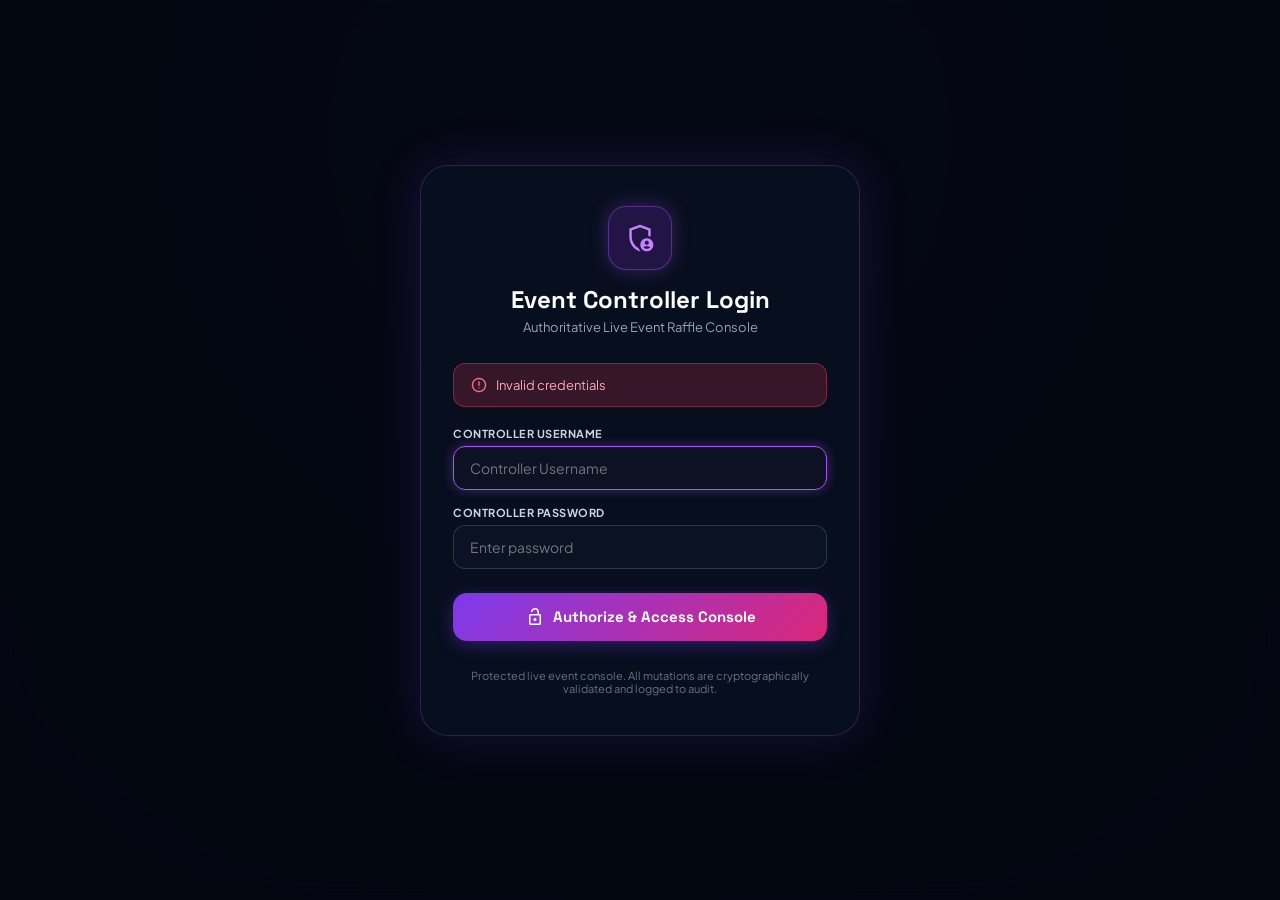
==== raffal_draw/frontend/controller/index.html @ 0cf28140 "first commit" ====
<!doctype html>
<html lang="en">

<head>
  <meta charset="UTF-8" />
  <meta name="viewport" content="width=device-width, initial-scale=1.0" />
  <title>Live Raffle Draw — Event Controller Console</title>
  <meta name="description" content="Official Event Controller Console for Live Event Raffle Draw System." />
  <link rel="icon" type="image/svg+xml" href="favicon.svg" />
  <link rel="preconnect" href="https://fonts.googleapis.com">
  <link rel="preconnect" href="https://fonts.gstatic.com" crossorigin>
  <link
    href="https://fonts.googleapis.com/css2?family=Plus+Jakarta+Sans:wght@300;400;500;600;700;800&family=Space+Grotesk:wght@500;600;700;800;900&family=JetBrains+Mono:wght@400;600;700;800&display=swap"
    rel="stylesheet">
  <link rel="stylesheet"
    href="https://fonts.googleapis.com/css2?family=Material+Symbols+Outlined:opsz,wght,FILL,GRAD@20..48,100..700,0..1,-50..200" />
  <link rel="stylesheet" href="style.css">
</head>

<body>

  <!-- 1. Controller Authentication Screen -->
  <div id="ctrlLoginModal" class="login-overlay">
    <div class="glass-panel login-card">
      <div style="display:flex; flex-direction:column; align-items:center; text-align:center; margin-bottom:28px;">
        <div
          style="width:64px; height:64px; border-radius:18px; background:rgba(147,51,234,0.2); border:1px solid rgba(168,85,247,0.4); display:flex; align-items:center; justify-content:center; color:#c084fc; box-shadow:0 0 20px rgba(168,85,247,0.3); margin-bottom:14px;">
          <span class="material-symbols-outlined" style="font-size:32px;">admin_panel_settings</span>
        </div>
        <h2 style="font-size:24px; font-weight:800; font-family:'Space Grotesk', sans-serif; color:#ffffff;">Event
          Controller Login</h2>
        <p style="font-size:13px; color:#94a3b8; margin-top:4px;" id="ctrlLoginSubtitle">Authoritative Live Event Raffle Console</p>
      </div>

      <div id="loginErrorBox"
        style="display:none; margin-bottom:20px; padding:12px 16px; border-radius:12px; background:rgba(244,63,94,0.2); border:1px solid rgba(244,63,94,0.4); color:#fda4af; font-size:13px; display:flex; align-items:center; gap:8px;">
        <span class="material-symbols-outlined" style="font-size:18px; color:#fb7185;">error</span>
        <span id="loginErrorMsg">Invalid credentials</span>
      </div>

      <form id="ctrlLoginForm" style="display:flex; flex-direction:column; gap:16px;">
        <div>
          <label
            style="display:block; font-size:11px; font-weight:700; color:#cbd5e1; text-transform:uppercase; letter-spacing:0.5px; margin-bottom:6px;">
            Controller Username
          </label>
          <input type="text" id="ctrlUsernameInput" class="login-input" placeholder="Controller Username" required
            autofocus>
        </div>

        <div>
          <label
            style="display:block; font-size:11px; font-weight:700; color:#cbd5e1; text-transform:uppercase; letter-spacing:0.5px; margin-bottom:6px;">
            Controller Password
          </label>
          <input type="password" id="ctrlPasswordInput" class="login-input" placeholder="Enter password" required>
        </div>

        <button type="submit" id="ctrlLoginSubmit" class="btn-login-submit"
          style="margin-top:8px; display:flex; align-items:center; justify-content:center; gap:8px;">
          <span class="material-symbols-outlined">lock_open</span>
          <span>Authorize & Access Console</span>
        </button>
      </form>

      <div style="margin-top:28px; text-align:center; font-size:11px; color:#64748b;">
        Protected live event console. All mutations are cryptographically validated and logged to audit.
      </div>
    </div>
  </div>

  <!-- 2. Main Controller Console -->
  <div id="ctrlConsoleApp" class="console-container" style="display: none;">

    <!-- Top Navigation Bar -->
    <header class="glass-panel console-header">
      <div style="display:flex; align-items:center; gap:14px;">
        <div class="brand-badge-icon">
          <span class="material-symbols-outlined" style="font-size:26px;">admin_panel_settings</span>
        </div>
        <div>
          <h1 class="header-title-text">Event Controller Console</h1>
          <p class="header-status-sub">
            <span id="ctrlHeaderEventName">DUET CSE Fest 2026</span> •
            <span
              style="display:inline-flex; align-items:center; gap:6px; font-family:'JetBrains Mono', monospace; font-size:11px; color:#34d399;">
              <span class="beacon-pulse"></span>
              <span id="ctrlWsStatusText">Live Synced</span>
            </span>
          </p>
        </div>
      </div>

      <div class="header-actions">
        <a href="/audience/" target="_blank" class="btn-pill cyan" title="Open Public Presentation View">
          <span class="material-symbols-outlined" style="font-size:18px;">open_in_new</span>
          <span>Audience Screen</span>
        </a>

        <button type="button" id="ctrlBtnSettings" class="btn-pill" style="border-color:rgba(56,189,248,0.4); color:#38bdf8;" title="Event Settings & Participant Excel Data">
          <span class="material-symbols-outlined" style="font-size:18px;">tune</span>
          <span>Data & Settings</span>
        </button>

        <button type="button" id="ctrlBtnResetHeader" class="btn-pill reset-pill" title="Reset & Start New Raffle">
          <span class="material-symbols-outlined" style="font-size:18px; color:#fb7185;">restart_alt</span>
          <span>Reset Draw</span>
        </button>

        <button type="button" id="ctrlBtnPdfDownload" class="btn-pill" title="Download Official Results PDF">
          <span class="material-symbols-outlined" style="font-size:18px;">table_view</span>
          <span>Official Results</span>
        </button>

        <button type="button" id="ctrlSoundBtn" class="btn-pill" title="Toggle Sound">
          <span class="material-symbols-outlined" id="ctrlSoundIcon"
            style="font-size:18px; color:#22d3ee;">volume_up</span>
        </button>

        <button type="button" id="ctrlLogoutBtn" class="btn-pill" title="Logout">
          <span class="material-symbols-outlined" style="font-size:18px;">logout</span>
        </button>
      </div>
    </header>

    <!-- Metrics Bar (4 modern glass cards matching ControllerConsole.tsx) -->
    <section class="metrics-row" aria-label="Console Metrics">
      <div class="glass-panel metric-box">
        <div class="metric-box-label">Completed Winners</div>
        <div class="metric-box-val metric-val-emerald">
          <span id="ctrlMetricCompleted">3</span>
          <span style="font-size:16px; color:#64748b; font-weight:500;">/ <span id="ctrlMetricTotal">10</span></span>
        </div>
      </div>

      <div class="glass-panel metric-box">
        <div class="metric-box-label">Total Participants Remaining</div>
        <div class="metric-box-val metric-val-cyan" id="ctrlMetricEligible">109</div>
      </div>

      <div class="glass-panel metric-box">
        <div class="metric-box-label">Ignored Candidates</div>
        <div class="metric-box-val metric-val-amber" id="ctrlMetricIgnored">2</div>
      </div>

      <div class="glass-panel metric-box">
        <div class="metric-box-label">Next Serial</div>
        <div class="metric-box-val metric-val-purple" id="ctrlMetricNextSerial">#4</div>
      </div>
    </section>

    <section class="glass-panel remote-control-panel" aria-label="Remote Mobile Control">
      <div class="remote-control-heading">
        <div>
          <div class="remote-eyebrow">REMOTE MOBILE CONTROL</div>
          <h2>Android draw access</h2>
        </div>
        <button type="button" id="remoteEnabledToggle" class="remote-switch" aria-pressed="false">
          <span class="remote-switch-knob"></span><span id="remoteEnabledLabel">OFF</span>
        </button>
      </div>
      <div class="remote-control-grid">
        <div class="remote-status-item">
          <span class="remote-status-label">Remote Device</span>
          <span id="remoteDeviceStatus" class="remote-status-value is-muted">○ No Device</span>
        </div>
        <div class="remote-status-item">
          <span class="remote-status-label">Allow Mobile for Next Draw</span>
          <button type="button" id="remotePermissionToggle" class="remote-switch small" aria-pressed="false" disabled>
            <span class="remote-switch-knob"></span><span id="remotePermissionLabel">OFF</span>
          </button>
        </div>
        <div class="remote-status-item">
          <span class="remote-status-label">Remote Connection</span>
          <span id="remoteConnectionStatus" class="remote-status-value is-muted">● Disabled</span>
        </div>
      </div>
      <div id="remoteQrPanel" class="remote-qr-panel" hidden>
        <div>
          <div class="remote-status-label">Mobile Pairing</div>
          <div class="remote-qr-title">Scan to connect the Android remote</div>
          <div id="remoteQrSession" class="remote-qr-session">Session unavailable</div>
        </div>
        <img id="remoteQrCode" class="remote-qr-code" alt="Mobile remote pairing QR code">
      </div>
    </section>

    <!-- Main Draw Operations & Decision Console (2-Column Grid) -->
    <main class="main-console-grid">

      <!-- Left Column: Primary Draw Operations -->
      <section class="glass-panel operations-card">
        <div class="operations-header">
          <h2 class="operations-title">
            <span class="material-symbols-outlined" style="color:#f43f5e;">play_circle</span>
            <span>Live Draw Operations</span>
          </h2>

          <div style="display:flex; align-items:center; gap:10px;">
            <span class="lock-badge" id="ctrlLockBadge">Lock: IDLE</span>
          </div>
        </div>

        <!-- Real-time Workflow Stepper (Interactive Process Indicator) -->
        <div class="workflow-stepper" id="ctrlWorkflowStepper">
          <div class="step-node active" id="stepNodeReady">
            <span class="step-badge">1</span>
            <span class="step-label">Ready</span>
          </div>
          <div class="step-line" id="stepLine1"></div>
          <div class="step-node" id="stepNodeCountdown">
            <span class="step-badge">2</span>
            <span class="step-label">Countdown</span>
          </div>
          <div class="step-line" id="stepLine2"></div>
          <div class="step-node" id="stepNodeRolling">
            <span class="step-badge">3</span>
            <span class="step-label">Rolling</span>
          </div>
          <div class="step-line" id="stepLine3"></div>
          <div class="step-node" id="stepNodeRevealed">
            <span class="step-badge">4</span>
            <span class="step-label">Verify</span>
          </div>
          <div class="step-line" id="stepLine4"></div>
          <div class="step-node" id="stepNodeConfirmed">
            <span class="step-badge">5</span>
            <span class="step-label">Winner</span>
          </div>
        </div>

        <!-- Real-time Stage Preview Box (100% Fit Child Divs) -->
        <div class="stage-preview-box glass-capsule" id="ctrlStagePreviewBox">
          <!-- Stage 1 Preview: Compact DuetFestIntro -->
          <div id="ctrlPreviewIntro" class="compact-intro-frame">
            <div class="compact-intro-pill" id="ctrlPreviewTopPillContainer" style="display:none;">
              <span style="width:5px; height:5px; border-radius:50%; background:#22d3ee;"></span>
              <span id="ctrlPreviewTopPill"></span>
            </div>
            <div class="compact-duet-title" id="ctrlPreviewEventTitle" style="display:none;"></div>
            <div class="compact-fest-2026" id="ctrlPreviewEventSubtitle">
              <span style="color:#ffffff;" id="ctrlPreviewBrandPart1">LIVE RAFFLE</span> <span style="color:#fbbf24;" id="ctrlPreviewBrandPart2">DRAW</span>
            </div>
            <div class="compact-ready-sub" id="ctrlPreviewReadySub">
              ✨ READY • AWAITING TRIGGER ✨
            </div>
          </div>

          <!-- Stage 2 Preview: Countdown -->
          <div id="ctrlPreviewCountdown" style="display:none; text-align:center; padding:20px;">
            <div
              style="font-size:12px; font-family:'JetBrains Mono', monospace; color:#67e8f9; font-weight:700; letter-spacing:2px; text-transform:uppercase; margin-bottom:8px;">
              PRIZE #<span id="ctrlCountdownSerial">4</span> • COUNTDOWN
            </div>
            <div
              style="font-size:72px; font-weight:900; font-family:'Space Grotesk', sans-serif; color:#22d3ee; line-height:1;"
              id="ctrlCountdownDigit">3</div>
            <div style="font-size:11px; color:#94a3b8; font-family:'JetBrains Mono', monospace; margin-top:8px;">STAGE
              COUNTDOWN IN PROGRESS</div>
          </div>

          <!-- Stage 3 Preview: Rolling -->
          <div id="ctrlPreviewRolling" style="display:none; text-align:center; padding:20px;">
            <div
              style="font-size:12px; font-family:'JetBrains Mono', monospace; color:#fbbf24; font-weight:700; letter-spacing:2px; text-transform:uppercase; margin-bottom:6px;">
              ROLLING PARTICIPANT POOL
            </div>
            <div style="font-size:28px; font-weight:800; color:#ffffff; font-family:'Space Grotesk', sans-serif;"
              id="ctrlRollingName">Selecting Candidate...</div>
            <div style="font-size:13px; color:#38bdf8; font-family:'JetBrains Mono', monospace; margin-top:4px;"
              id="ctrlRollingId">Shuffling authorized tokens...</div>
          </div>

          <!-- Stage 4 Preview: Candidate Revealed -->
          <div id="ctrlPreviewRevealed" style="display:none; text-align:center; padding:20px; width:100%;">
            <div
              style="display:inline-flex; align-items:center; gap:6px; padding:4px 14px; border-radius:9999px; background:rgba(6,182,212,0.2); border:1px solid rgba(34,211,238,0.4); color:#67e8f9; font-size:11px; font-weight:700; text-transform:uppercase; margin-bottom:8px;">
              <span>SELECTED CANDIDATE • WINNER #<span id="ctrlRevealedSerial">4</span></span>
            </div>
            <h3 style="font-size:28px; font-weight:900; color:#ffffff; font-family:'Space Grotesk', sans-serif;"
              id="ctrlRevealedName">Candidate Name</h3>
            <div style="display:flex; justify-content:center; gap:10px; margin-top:8px;">
              <span
                style="font-size:13px; font-family:'JetBrains Mono', monospace; padding:4px 12px; border-radius:8px; background:rgba(30,41,59,0.8); color:#67e8f9;"
                id="ctrlRevealedRoll">Roll: 2404...</span>
            </div>
            <p style="font-size:11px; color:#94a3b8; margin-top:8px;">Verify presence in auditorium, then Confirm or
              Ignore.</p>
          </div>

          <!-- Stage 5 Preview: Winner Confirmed Banner -->
          <div id="ctrlPreviewWinner" style="display:none; text-align:center; padding:20px;">
            <div
              style="width:48px; height:48px; margin:0 auto 8px; border-radius:50%; background:linear-gradient(135deg, #d97706, #fbbf24); display:flex; align-items:center; justify-content:center;">
              <span class="material-symbols-outlined" style="font-size:28px; color:#070c18;">emoji_events</span>
            </div>
            <div
              style="font-size:12px; font-family:'JetBrains Mono', monospace; color:#fbbf24; font-weight:700; letter-spacing:1px; text-transform:uppercase;">
              WINNER #<span id="ctrlWinnerSerial">4</span> CONFIRMED!
            </div>
            <h3
              style="font-size:24px; font-weight:900; color:#ffffff; font-family:'Space Grotesk', sans-serif; margin-top:4px;"
              id="ctrlWinnerName">Winner Name</h3>
            <div style="font-size:12px; color:#67e8f9; font-family:'JetBrains Mono', monospace; margin-top:2px;"
              id="ctrlWinnerRoll">Roll: ...</div>
          </div>

          <!-- Stage 6 Preview: Completed Ceremony -->
          <div id="ctrlPreviewCompleted" style="display:none; text-align:center; padding:20px;">
            <div style="font-size:36px; margin-bottom:4px;">🏆</div>
            <h3 style="font-size:22px; font-weight:900; color:#fbbf24; font-family:'Space Grotesk', sans-serif;">RAFFLE
              DRAW COMPLETED</h3>
            <p style="font-size:12px; color:#cbd5e1; margin-top:4px;">All 10 winners confirmed. Click 'Start New' to
              reset.</p>
          </div>
        </div>

        <!-- Candidate Category Selector -->
        <div class="category-select-bar" id="ctrlCategoryBar">
          <button type="button" class="category-select-btn active" data-cat="all" id="catBtnAll">
            <span class="material-symbols-outlined" style="font-size:16px;">groups</span>
            <span>ALL</span>
            <span class="category-count-badge" id="catCountAll">0</span>
          </button>
          <button type="button" class="category-select-btn cat-student" data-cat="student" id="catBtnStudent">
            <span class="material-symbols-outlined" style="font-size:16px;">school</span>
            <span>STUDENTS</span>
            <span class="category-count-badge" id="catCountStudent">0</span>
          </button>
          <button type="button" class="category-select-btn cat-faculty" data-cat="faculty" id="catBtnFaculty">
            <span class="material-symbols-outlined" style="font-size:16px;">workspace_premium</span>
            <span>FACULTY</span>
            <span class="category-count-badge" id="catCountFaculty">0</span>
          </button>
          <button type="button" class="category-select-btn cat-guest" data-cat="guest" id="catBtnGuest">
            <span class="material-symbols-outlined" style="font-size:16px;">badge</span>
            <span>GUESTS</span>
            <span class="category-count-badge" id="catCountGuest">0</span>
          </button>
        </div>

        <!-- Action Buttons Grid (Strictly active / disabled per state) -->
        <div class="action-buttons-grid">
          <!-- Big Start Button -->
          <button type="button" id="ctrlBtnStart" class="btn-primary-action">
            <span class="material-symbols-outlined">play_arrow</span>
            <span>START DRAW FOR PRIZE #<span id="ctrlBtnSerialNum">4</span></span>
            <span class="key-shortcut-tag">[SPACE]</span>
          </button>

          <!-- Decision Buttons (Shown when candidate revealed) -->
          <button type="button" id="ctrlBtnConfirm" class="btn-confirm-action" disabled>
            <span class="material-symbols-outlined">emoji_events</span>
            <span>CONFIRM WINNER</span>
            <span class="key-shortcut-tag">[ENTER]</span>
          </button>

          <button type="button" id="ctrlBtnIgnore" class="btn-ignore-action" disabled>
            <span class="material-symbols-outlined">person_remove</span>
            <span>IGNORE / ABSENT</span>
            <span class="key-shortcut-tag">[ESC]</span>
          </button>

          <!-- Secondary Actions -->
          <button type="button" id="ctrlBtnPause" class="btn-secondary-action" disabled>
            <span class="material-symbols-outlined">pause</span>
            <span>PAUSE DRAW</span>
            <span class="key-shortcut-tag">[P]</span>
          </button>

          <button type="button" id="ctrlBtnResume" class="btn-secondary-action" disabled>
            <span class="material-symbols-outlined">play_arrow</span>
            <span>RESUME DRAW</span>
            <span class="key-shortcut-tag">[P]</span>
          </button>

          <!-- Reset / Start New Raffle Button -->
          <button type="button" id="ctrlBtnReset" class="btn-reset-action" style="grid-column: span 2;">
            <span class="material-symbols-outlined">restart_alt</span>
            <span>RESET / START NEW RAFFLE</span>
            <span class="key-shortcut-tag">[R]</span>
          </button>
        </div>
      </section>

      <!-- Right Column: Candidate Review & Data Tabs -->
      <section class="glass-panel operations-card">
        <!-- Tabs Header -->
        <div class="tabs-header-bar">
          <button type="button" class="tab-nav-btn active" data-tab="tabWinners">
            <span class="material-symbols-outlined" style="font-size:16px;">emoji_events</span>
            <span>Winners (<span id="ctrlCountWinners">0</span>)</span>
          </button>
          <button type="button" class="tab-nav-btn" data-tab="tabIneligible">
            <span class="material-symbols-outlined" style="font-size:16px;">person_off</span>
            <span>Ineligible (<span id="ctrlCountIneligible">0</span>)</span>
          </button>
          <button type="button" class="tab-nav-btn" data-tab="tabAudit">
            <span class="material-symbols-outlined" style="font-size:16px;">history</span>
            <span>Audit</span>
          </button>
        </div>

        <!-- Tab 1: Confirmed Winners -->
        <div id="tabWinners" class="tab-content-panel active">
          <div style="display:flex; justify-content:space-between; align-items:center; gap:8px; margin-bottom:12px;">
            <div style="position:relative; flex:1;">
              <input type="text" id="ctrlWinnerSearch" placeholder="Search winners by name or roll..."
                style="width:100%; padding:6px 12px 6px 30px; border-radius:10px; background:rgba(15,23,42,0.8); border:1px solid rgba(51,65,85,0.8); color:#f8fafc; font-size:12px; font-family:'Plus Jakarta Sans', sans-serif;">
              <span class="material-symbols-outlined"
                style="position:absolute; left:8px; top:50%; transform:translateY(-50%); font-size:16px; color:#64748b;">search</span>
            </div>
            <button type="button" id="ctrlBtnDownloadPdfTab" class="btn-pill"
              style="font-size:11px; padding:6px 12px; color:#67e8f9; border-color:rgba(34,211,238,0.4);">
              <span class="material-symbols-outlined" style="font-size:14px;">download</span>
              <span>PDF</span>
            </button>
          </div>
          <div class="table-scroll">
            <table class="console-table">
              <thead>
                <tr>
                  <th>Prize #</th>
                  <th>Name</th>
                  <th>Roll / ID</th>
                  <th>Type</th>
                </tr>
              </thead>
              <tbody id="ctrlWinnersTableBody">
                <tr>
                  <td colspan="4" style="text-align:center; color:#64748b; padding:20px;">No winners confirmed yet.</td>
                </tr>
              </tbody>
            </table>
          </div>
        </div>

        <!-- Tab 2: Ineligible Records -->
        <div id="tabIneligible" class="tab-content-panel">
          <div style="margin-bottom:12px;">
            <span style="font-size:13px; font-weight:700; color:#ffffff;">Skipped / Absent Candidates</span>
            <p style="font-size:11px; color:#94a3b8;">Preserved prize serial for redraw.</p>
          </div>
          <div class="table-scroll">
            <table class="console-table">
              <thead>
                <tr>
                  <th>Target #</th>
                  <th>Name</th>
                  <th>Roll / ID</th>
                  <th>Reason</th>
                </tr>
              </thead>
              <tbody id="ctrlIneligibleTableBody">
                <tr>
                  <td colspan="4" style="text-align:center; color:#64748b; padding:20px;">No ineligible records.</td>
                </tr>
              </tbody>
            </table>
          </div>
        </div>

        <!-- Tab 3: Live Audit Log Feed -->
        <div id="tabAudit" class="tab-content-panel">
          <div class="audit-feed-list" id="ctrlAuditFeed">
            <div class="audit-item">
              <span>Controller system initialized. Connected to authoritative backend.</span>
              <span style="color:#64748b; font-size:10px;">Now</span>
            </div>
          </div>
        </div>

      </section>
    </main>

    <!-- Reset Confirmation Modal -->
    <div id="resetConfirmModal" class="login-modal-overlay" style="display:none; z-index:110;">
      <div class="glass-panel login-card" style="max-width:440px; text-align:center;">
        <div
          style="width:60px; height:60px; border-radius:50%; background:rgba(244,63,94,0.2); border:1px solid rgba(244,63,94,0.5); display:flex; align-items:center; justify-content:center; margin:0 auto 16px; box-shadow:0 0 25px rgba(244,63,94,0.3);">
          <span class="material-symbols-outlined" style="font-size:32px; color:#fb7185;">restart_alt</span>
        </div>
        <h3 style="font-size:22px; font-weight:900; color:#ffffff; font-family:'Space Grotesk', sans-serif;">Reset &
          Start New Raffle?</h3>
        <p style="font-size:13px; color:#cbd5e1; margin-top:10px; line-height:1.6;">
          This action will <strong>archive all current winners & logs</strong> to a timestamped backup file and restart
          the raffle draw fresh from <strong>Winner #1</strong>.
        </p>
        <div style="display:flex; justify-content:center; gap:12px; margin-top:24px;">
          <button type="button" id="btnCancelReset" class="btn-pill" style="padding:10px 20px;">Cancel</button>
          <button type="button" id="btnConfirmReset" class="btn-pill"
            style="padding:10px 22px; background:rgba(244,63,94,0.35); border-color:#f43f5e; color:#ffffff; font-weight:800; box-shadow:0 0 15px rgba(244,63,94,0.4);">
            Confirm Reset & Start #1
          </button>
        </div>
      </div>
    </div>

    <!-- 3. Dynamic Data & Event Settings Modal -->
    <div id="settingsModal" class="login-modal-overlay" style="display:none; z-index:120;">
      <div class="glass-panel login-card" style="max-width:680px; width:95%; text-align:left; max-height:90vh; overflow-y:auto; padding:28px;">
        <div style="display:flex; justify-content:space-between; align-items:center; border-bottom:1px solid rgba(51,65,85,0.6); padding-bottom:14px; margin-bottom:20px;">
          <div style="display:flex; align-items:center; gap:12px;">
            <div style="width:40px; height:40px; border-radius:10px; background:rgba(6,182,212,0.15); border:1px solid rgba(34,211,238,0.4); display:flex; align-items:center; justify-content:center;">
              <span class="material-symbols-outlined" style="font-size:22px; color:#22d3ee;">tune</span>
            </div>
            <div>
              <h2 style="font-size:18px; font-weight:800; color:#ffffff; font-family:'Space Grotesk', sans-serif; margin:0;">Dynamic Raffle Settings & Data</h2>
              <p style="font-size:12px; color:#94a3b8; margin:2px 0 0 0;">Configure any event and manage participants spreadsheet</p>
            </div>
          </div>
          <button type="button" id="btnCloseSettingsModal" class="btn-pill" style="padding:6px; min-width:32px; border-radius:8px;">
            <span class="material-symbols-outlined" style="font-size:18px;">close</span>
          </button>
        </div>

        <!-- Section 1: Excel Data File Management -->
        <div style="background:rgba(15,23,42,0.6); border:1px solid rgba(51,65,85,0.7); border-radius:14px; padding:18px; margin-bottom:20px;">
          <div style="display:flex; justify-content:space-between; align-items:center; margin-bottom:12px;">
            <div style="display:flex; align-items:center; gap:8px;">
              <span class="material-symbols-outlined" style="color:#34d399; font-size:20px;">table_chart</span>
              <span style="font-size:14px; font-weight:700; color:#f8fafc;">Active Participant Spreadsheet</span>
            </div>
            <span id="settingsFileBadge" style="font-family:'JetBrains Mono', monospace; font-size:11px; padding:3px 10px; border-radius:9999px; background:rgba(52,211,153,0.15); color:#34d399; border:1px solid rgba(52,211,153,0.3);">
              data.xlsx
            </span>
          </div>

          <div style="display:grid; grid-template-columns: repeat(auto-fit, minmax(130px, 1fr)); gap:10px; margin-bottom:14px;">
            <div style="background:rgba(30,41,59,0.5); padding:10px; border-radius:10px; border:1px solid rgba(51,65,85,0.5);">
              <div style="font-size:11px; color:#94a3b8;">Total Loaded</div>
              <div style="font-size:18px; font-weight:800; color:#ffffff; font-family:'Space Grotesk', sans-serif;" id="settingsTotalRows">0</div>
            </div>
            <div style="background:rgba(30,41,59,0.5); padding:10px; border-radius:10px; border:1px solid rgba(51,65,85,0.5);">
              <div style="font-size:11px; color:#94a3b8;">Eligible Pool</div>
              <div style="font-size:18px; font-weight:800; color:#22d3ee; font-family:'Space Grotesk', sans-serif;" id="settingsEligibleRows">0</div>
            </div>
            <div style="background:rgba(30,41,59,0.5); padding:10px; border-radius:10px; border:1px solid rgba(51,65,85,0.5);">
              <div style="font-size:11px; color:#94a3b8;">Last Modified</div>
              <div style="font-size:11px; font-weight:600; color:#cbd5e1; font-family:'JetBrains Mono', monospace; margin-top:4px;" id="settingsFileModified">—</div>
            </div>
          </div>

          <!-- Detected Schema Columns -->
          <div style="margin-bottom:16px;">
            <div style="font-size:11px; font-weight:700; color:#94a3b8; text-transform:uppercase; margin-bottom:6px;">Normalized Schema Columns:</div>
            <div id="settingsColumnsList" style="display:flex; flex-wrap:wrap; gap:6px;">
              <span class="lock-badge">unique_id</span>
              <span class="lock-badge">name</span>
              <span class="lock-badge">student_id / secondary_id</span>
              <span class="lock-badge">type / category</span>
              <span class="lock-badge">designation</span>
            </div>
          </div>

          <!-- Action buttons for Data: Reload & Upload -->
          <div style="display:flex; flex-wrap:wrap; gap:10px; align-items:center;">
            <button type="button" id="btnReloadExcelData" class="btn-pill" style="background:rgba(6,182,212,0.15); border-color:rgba(34,211,238,0.5); color:#67e8f9; font-weight:700;">
              <span class="material-symbols-outlined" style="font-size:16px;">refresh</span>
              <span>Reload data.xlsx from Disk</span>
            </button>

            <label class="btn-pill" style="cursor:pointer; background:rgba(16,185,129,0.15); border-color:rgba(52,211,153,0.5); color:#34d399; font-weight:700;">
              <span class="material-symbols-outlined" style="font-size:16px;">upload_file</span>
              <span>Upload New Excel File</span>
              <input type="file" id="inputUploadExcel" accept=".xlsx,.xls" style="display:none;">
            </label>
            <span id="uploadStatusText" style="font-size:11px; color:#94a3b8;"></span>
          </div>
        </div>

        <!-- Section 2: Event Configuration Settings -->
        <form id="settingsForm">
          <div style="display:grid; grid-template-columns: 1fr 1fr; gap:14px; margin-bottom:14px;">
            <div style="grid-column: span 2;">
              <label style="display:block; font-size:11px; font-weight:700; color:#cbd5e1; text-transform:uppercase; margin-bottom:6px;">
                Organization / University Name (Top Pill)
              </label>
              <input type="text" id="settingOrgName" class="login-input" placeholder="e.g. Dhaka University of Engineering & Technology, Acme Corp">
            </div>

            <div style="grid-column: span 2;">
              <label style="display:block; font-size:11px; font-weight:700; color:#cbd5e1; text-transform:uppercase; margin-bottom:6px;">
                Event Name
              </label>
              <input type="text" id="settingEventName" class="login-input" placeholder="e.g. DUET CSE Fest 2026, Annual Tech Gala" required>
            </div>

            <div style="grid-column: span 2;">
              <label style="display:block; font-size:11px; font-weight:700; color:#cbd5e1; text-transform:uppercase; margin-bottom:6px;">
                Segment / Ceremony Subtitle
              </label>
              <input type="text" id="settingSegmentName" class="login-input" placeholder="e.g. Grand Lucky Draw Ceremony">
            </div>

            <div>
              <label style="display:block; font-size:11px; font-weight:700; color:#cbd5e1; text-transform:uppercase; margin-bottom:6px;">
                Total Winners Target
              </label>
              <input type="number" id="settingTotalWinners" class="login-input" min="1" max="1000" required>
            </div>

            <div>
              <label style="display:block; font-size:11px; font-weight:700; color:#cbd5e1; text-transform:uppercase; margin-bottom:6px;">
                Countdown Duration (Seconds)
              </label>
              <input type="number" id="settingCountdownSec" class="login-input" min="1" max="30" required>
            </div>

            <div>
              <label style="display:block; font-size:11px; font-weight:700; color:#cbd5e1; text-transform:uppercase; margin-bottom:6px;">
                Shuffle Passes (Randomness)
              </label>
              <input type="number" id="settingShufflePasses" class="login-input" min="10" max="500" required>
            </div>

            <div>
              <label style="display:block; font-size:11px; font-weight:700; color:#cbd5e1; text-transform:uppercase; margin-bottom:6px;">
                Name Roll Animation (ms)
              </label>
              <input type="number" id="settingRollDurationMs" class="login-input" min="500" max="10000" required>
            </div>
          </div>

          <div style="display:flex; justify-content:flex-end; gap:10px; margin-top:20px; border-top:1px solid rgba(51,65,85,0.6); padding-top:16px;">
            <button type="button" id="btnCancelSettings" class="btn-pill" style="padding:10px 20px;">Cancel</button>
            <button type="submit" id="btnSaveSettings" class="btn-pill" style="padding:10px 24px; background:linear-gradient(135deg, #0284c7, #06b6d4); color:#ffffff; font-weight:800; border-color:#22d3ee; box-shadow:0 0 15px rgba(6,182,212,0.4);">
              Save & Apply Settings Live
            </button>
          </div>
        </form>
      </div>
    </div>

    <!-- Toast Notification Container -->
    <div id="ctrlToastContainer"></div>

    <script src="app.js"></script>
</body>

</html>
---- raffal_draw/frontend/controller/style.css ----
/* DUET CSE FEST 2026 — Controller Console Stylesheet
   Directly matching D:\duet-cse-fest-2026-raffle-draw\src\components\ControllerConsole.tsx & index.css */

:root {
  /* Dark Mode (Aligned with DUET CSE Fest 2026 Theme: Deep Cyber Navy / High-Tech Grid / Cyan & Gold accents) */
  --bg-space: #070c18;
  --bg-space-gradient: radial-gradient(circle at 50% 15%, #0f1c38 0%, #080e1c 50%, #040710 100%);
  --surface-glass: rgba(10, 18, 36, 0.72);
  --surface-glass-border: rgba(34, 211, 238, 0.25);
  --surface-glass-hover: rgba(15, 27, 54, 0.85);
  --surface-card: rgba(8, 14, 28, 0.85);

  --text-primary: #f8fafc;
  --text-secondary: #cbd5e1;
  --text-muted: #94a3b8;

  --accent-neon-pink: #f43f5e;
  --accent-neon-purple: #818cf8;
  --accent-neon-cyan: #06b6d4;
  --accent-gold: #fbbf24;

  --glow-primary: rgba(6, 182, 212, 0.35);
  --glow-cyan: rgba(34, 211, 238, 0.35);
  --glow-gold: rgba(251, 191, 36, 0.4);
}

* {
  box-sizing: border-box;
  margin: 0;
  padding: 0;
}

html,
body {
  min-height: 100vh;
  background: var(--bg-space);
  background-image: var(--bg-space-gradient);
  background-attachment: fixed;
  color: var(--text-primary);
  font-family: 'Plus Jakarta Sans', system-ui, -apple-system, sans-serif;
  -webkit-font-smoothing: antialiased;
}

.font-display {
  font-family: 'Space Grotesk', 'Plus Jakarta Sans', sans-serif;
}

.font-mono {
  font-family: 'JetBrains Mono', monospace;
}

/* Material Symbols Icon Utility */
.material-symbols-outlined {
  font-family: 'Material Symbols Outlined';
  font-weight: normal;
  font-style: normal;
  font-size: 20px;
  line-height: 1;
  letter-spacing: normal;
  text-transform: none;
  display: inline-block;
  white-space: nowrap;
  word-wrap: normal;
  direction: ltr;
  -webkit-font-feature-settings: 'liga';
  -webkit-font-smoothing: antialiased;
  vertical-align: middle;
}

/* Subtle Geometric Grid Background Overlay */
body::before {
  content: '';
  position: fixed;
  inset: 0;
  background-image:
    linear-gradient(rgba(34, 211, 238, 0.03) 1px, transparent 1px),
    linear-gradient(90deg, rgba(34, 211, 238, 0.03) 1px, transparent 1px);
  background-size: 40px 40px;
  pointer-events: none;
  z-index: 0;
}

.console-container {
  max-width: 1320px;
  margin: 0 auto;
  padding: 24px 20px;
  position: relative;
  z-index: 1;
  display: flex;
  flex-direction: column;
  gap: 20px;
}

/* Glassmorphic Panels matching ControllerConsole.tsx */
.glass-panel {
  background: var(--surface-glass);
  backdrop-filter: blur(20px);
  -webkit-backdrop-filter: blur(20px);
  border: 1px solid var(--surface-glass-border);
  border-radius: 24px;
  box-shadow: 0 16px 40px 0 rgba(0, 0, 0, 0.35);
  transition: border-color 0.2s ease;
}

.glass-capsule {
  background: radial-gradient(circle at 50% 30%, rgba(139, 92, 246, 0.15), rgba(15, 10, 38, 0.85));
  backdrop-filter: blur(28px);
  -webkit-backdrop-filter: blur(28px);
  border: 1.5px solid rgba(167, 139, 250, 0.35);
  box-shadow: 0 0 60px rgba(139, 92, 246, 0.25), inset 0 1px 2px rgba(255, 255, 255, 0.3);
  border-radius: 20px;
}

.glass-pill {
  background: rgba(255, 255, 255, 0.08);
  backdrop-filter: blur(12px);
  border: 1px solid rgba(255, 255, 255, 0.15);
  border-radius: 12px;
}

/* Top Console Header Bar */
.console-header {
  padding: 18px 24px;
  display: flex;
  align-items: center;
  justify-content: space-between;
  flex-wrap: wrap;
  gap: 16px;
}

.brand-badge-icon {
  width: 48px;
  height: 48px;
  border-radius: 16px;
  background: linear-gradient(135deg, #7c3aed, #db2777);
  display: flex;
  align-items: center;
  justify-content: center;
  color: #ffffff;
  box-shadow: 0 4px 16px rgba(124, 58, 237, 0.35);
}

.header-title-text {
  font-size: 22px;
  font-weight: 900;
  font-family: 'Space Grotesk', sans-serif;
  color: #ffffff;
  letter-spacing: -0.5px;
}

.header-status-sub {
  font-size: 12px;
  color: #94a3b8;
  display: flex;
  align-items: center;
  gap: 6px;
  margin-top: 2px;
}

.beacon-pulse {
  width: 7px;
  height: 7px;
  border-radius: 50%;
  background: #10b981;
  box-shadow: 0 0 8px #10b981;
  animation: pulseDot 2s infinite;
}

@keyframes pulseDot {

  0%,
  100% {
    transform: scale(1);
    opacity: 1;
  }

  50% {
    transform: scale(1.3);
    opacity: 0.6;
  }
}

.header-actions {
  display: flex;
  align-items: center;
  gap: 10px;
  flex-wrap: wrap;
}

.btn-pill {
  display: inline-flex;
  align-items: center;
  gap: 6px;
  padding: 8px 14px;
  border-radius: 12px;
  background: rgba(255, 255, 255, 0.08);
  border: 1px solid rgba(255, 255, 255, 0.15);
  color: #cbd5e1;
  font-size: 13px;
  font-weight: 600;
  cursor: pointer;
  text-decoration: none;
  transition: all 0.2s ease;
  backdrop-filter: blur(10px);
}

.btn-pill:hover {
  background: rgba(255, 255, 255, 0.15);
  color: #ffffff;
  border-color: #38bdf8;
  box-shadow: 0 0 12px rgba(56, 189, 248, 0.3);
}

.btn-pill.cyan {
  color: #67e8f9;
  border-color: rgba(34, 211, 238, 0.35);
  background: rgba(6, 182, 212, 0.12);
}

.btn-pill.cyan:hover {
  background: rgba(6, 182, 212, 0.25);
  box-shadow: 0 0 15px rgba(6, 182, 212, 0.4);
}

/* Metrics Bar (4 modern glass-panel cards) */
.metrics-row {
  display: grid;
  grid-template-columns: repeat(auto-fit, minmax(220px, 1fr));
  gap: 16px;
}

.metric-box {
  padding: 18px 22px;
  border-radius: 18px;
}

.metric-box-label {
  font-size: 12px;
  color: #94a3b8;
  font-weight: 600;
  text-transform: uppercase;
  letter-spacing: 0.5px;
}

.metric-box-val {
  font-size: 28px;
  font-weight: 900;
  font-family: 'Space Grotesk', sans-serif;
  margin-top: 4px;
  display: flex;
  align-items: baseline;
  gap: 4px;
}

.metric-val-emerald {
  color: #34d399;
}

.metric-val-cyan {
  color: #38bdf8;
}

.metric-val-amber {
  color: #fbbf24;
}

.metric-val-purple {
  color: #c084fc;
}

.remote-control-panel {
  padding: 18px 22px;
  border-color: rgba(34, 211, 238, 0.2);
}

.remote-control-heading,
.remote-control-grid,
.remote-status-item {
  display: flex;
  align-items: center;
}

.remote-control-heading {
  justify-content: space-between;
  gap: 16px;
}

.remote-eyebrow,
.remote-status-label {
  color: #94a3b8;
  font-size: 11px;
  font-weight: 800;
  letter-spacing: 0.8px;
  text-transform: uppercase;
}

.remote-control-heading h2 {
  color: #fff;
  font: 700 17px 'Space Grotesk', sans-serif;
  margin-top: 3px;
}

.remote-control-grid {
  border-top: 1px solid rgba(148, 163, 184, 0.14);
  display: grid;
  grid-template-columns: minmax(0, 1fr) minmax(280px, 1.25fr) minmax(0, 1fr);
  gap: 24px;
  margin-top: 16px;
  padding-top: 14px;
}

.remote-status-item {
  min-width: 0;
  gap: 10px;
  justify-content: flex-start;
}

.remote-status-item .remote-status-label {
  flex: 1 1 auto;
  min-width: 0;
}

.remote-status-item .remote-status-value,
.remote-status-item .remote-switch {
  flex: 0 0 auto;
}

.remote-status-value {
  color: #34d399;
  font: 600 12px 'JetBrains Mono', monospace;
}

.remote-status-value.is-muted {
  color: #94a3b8;
}

.remote-status-value.is-warning {
  color: #fbbf24;
}

.remote-switch {
  align-items: center;
  background: rgba(100, 116, 139, 0.3);
  border: 1px solid rgba(148, 163, 184, 0.35);
  border-radius: 999px;
  color: #cbd5e1;
  cursor: pointer;
  display: inline-flex;
  gap: 8px;
  padding: 5px 9px 5px 5px;
  font: 800 11px 'JetBrains Mono', monospace;
}

.remote-switch.small {
  min-width: 70px;
  justify-content: space-between;
}

.remote-switch[aria-pressed="true"] {
  background: rgba(6, 182, 212, 0.28);
  border-color: #22d3ee;
  color: #67e8f9;
}

.remote-switch:disabled {
  cursor: not-allowed;
  opacity: 0.45;
}

.remote-switch-knob {
  background: #94a3b8;
  border-radius: 50%;
  height: 14px;
  width: 14px;
}

.remote-qr-panel {
  display: flex;
  align-items: center;
  justify-content: space-between;
  gap: 18px;
  margin-top: 18px;
  padding-top: 18px;
  border-top: 1px solid rgba(148, 163, 184, 0.16);
}

.remote-qr-title {
  margin-top: 5px;
  color: #e2e8f0;
  font-size: 14px;
  font-weight: 700;
}

.remote-qr-session {
  margin-top: 5px;
  color: #67e8f9;
  font-family: 'JetBrains Mono', monospace;
  font-size: 11px;
}

.remote-qr-code {
  width: 132px;
  height: 132px;
  flex: 0 0 132px;
  padding: 8px;
  background: #ffffff;
  border-radius: 8px;
}

.remote-switch[aria-pressed="true"] .remote-switch-knob {
  background: #22d3ee;
  box-shadow: 0 0 8px rgba(34, 211, 238, 0.75);
}

@media (max-width: 800px) {
  .remote-control-grid {
    align-items: stretch;
    grid-template-columns: 1fr;
    gap: 14px;
  }

  .remote-status-item {
    justify-content: space-between;
  }

  .remote-qr-panel {
    align-items: flex-start;
  }
}

/* Main Draw & Decision Console (2-Column Grid) */
.main-console-grid {
  display: grid;
  grid-template-columns: 1.15fr 1fr;
  gap: 20px;
  align-items: start;
}

@media (max-width: 1024px) {
  .main-console-grid {
    grid-template-columns: 1fr;
  }
}

/* Operations Column */
.operations-card {
  padding: 24px;
  display: flex;
  flex-direction: column;
  gap: 18px;
}

.operations-header {
  display: flex;
  align-items: center;
  justify-content: space-between;
}

.operations-title {
  font-size: 17px;
  font-weight: 800;
  font-family: 'Space Grotesk', sans-serif;
  color: #ffffff;
  display: flex;
  align-items: center;
  gap: 8px;
}

.lock-badge {
  font-size: 11px;
  font-weight: 800;
  text-transform: uppercase;
  letter-spacing: 1px;
  padding: 4px 10px;
  border-radius: 9999px;
  background: rgba(147, 51, 234, 0.2);
  color: #c084fc;
  border: 1px solid rgba(168, 85, 247, 0.4);
}

/* Visual Stage Preview Container — Requirement 4: 100% fit child divs */
.stage-preview-box {
  width: 100%;
  min-height: 250px;
  display: flex;
  align-items: center;
  justify-content: center;
  position: relative;
  overflow: hidden;
  padding: 0 !important;
}

.stage-preview-box>div {
  width: 100% !important;
  height: 100% !important;
  min-height: 250px;
  display: flex;
  flex-direction: column;
  align-items: center;
  justify-content: center;
  box-sizing: border-box;
  padding: 24px 20px;
}

/* Workflow Stage Stepper */
.workflow-stepper {
  display: flex;
  align-items: center;
  justify-content: space-between;
  padding: 10px 16px;
  border-radius: 16px;
  background: rgba(15, 23, 42, 0.75);
  border: 1px solid rgba(51, 65, 85, 0.6);
  backdrop-filter: blur(12px);
  margin-bottom: 12px;
}

.step-node {
  display: flex;
  align-items: center;
  gap: 6px;
  opacity: 0.45;
  transition: all 0.3s ease;
}

.step-node.active {
  opacity: 1;
}

.step-node.active .step-badge {
  background: #22d3ee;
  color: #070c18;
  box-shadow: 0 0 14px #22d3ee;
}

.step-node.active .step-label {
  color: #ffffff;
  font-weight: 800;
  text-shadow: 0 0 10px rgba(34, 211, 238, 0.6);
}

.step-badge {
  width: 22px;
  height: 22px;
  border-radius: 50%;
  display: flex;
  align-items: center;
  justify-content: center;
  font-size: 11px;
  font-family: 'JetBrains Mono', monospace;
  font-weight: 800;
  background: rgba(51, 65, 85, 0.6);
  color: #cbd5e1;
  transition: all 0.3s ease;
}

.step-label {
  font-size: 11px;
  font-family: 'Space Grotesk', sans-serif;
  color: #94a3b8;
  text-transform: uppercase;
  letter-spacing: 0.5px;
}

.step-line {
  flex: 1;
  height: 2px;
  background: rgba(51, 65, 85, 0.6);
  margin: 0 6px;
  transition: all 0.3s ease;
}

.step-line.passed {
  background: #22d3ee;
  box-shadow: 0 0 8px #22d3ee;
}

/* Compact DuetFestIntro for Controller */
.compact-intro-frame {
  width: 100%;
  height: 100%;
  min-height: 250px;
  padding: 24px 20px;
  border-radius: 20px;
  border: 1px solid rgba(6, 182, 212, 0.3);
  background: linear-gradient(180deg, rgba(8, 14, 30, 0.95) 0%, rgba(4, 7, 16, 0.98) 100%);
  text-align: center;
  position: relative;
  display: flex;
  flex-direction: column;
  align-items: center;
  justify-content: center;
}

.compact-intro-pill {
  display: inline-flex;
  align-items: center;
  gap: 6px;
  padding: 4px 14px;
  border-radius: 9999px;
  font-size: 10px;
  font-family: 'JetBrains Mono', monospace;
  font-weight: 700;
  color: #67e8f9;
  background: rgba(8, 47, 73, 0.45);
  border: 1px solid rgba(34, 211, 238, 0.4);
  letter-spacing: 1px;
  margin-bottom: 8px;
}

.compact-duet-title {
  color: #22d3ee;
  font-family: 'Space Grotesk', sans-serif;
  font-weight: 900;
  letter-spacing: 0.25em;
  font-size: 20px;
  text-transform: uppercase;
}

.compact-fest-2026 {
  font-family: 'Space Grotesk', sans-serif;
  font-weight: 900;
  font-size: 30px;
  margin: 4px 0;
}

.compact-ready-sub {
  font-size: 12px;
  font-family: 'JetBrains Mono', monospace;
  color: #a5f3fc;
  font-weight: 700;
  letter-spacing: 1px;
  margin-top: 10px;
}

/* Key shortcut tag */
.key-shortcut-tag {
  display: inline-block;
  padding: 2px 6px;
  border-radius: 6px;
  background: rgba(0, 0, 0, 0.35);
  border: 1px solid rgba(255, 255, 255, 0.18);
  font-family: 'JetBrains Mono', monospace;
  font-size: 10px;
  font-weight: 700;
  letter-spacing: 1px;
  color: rgba(255, 255, 255, 0.85);
  margin-left: 6px;
}

/* Action Control Buttons Grid */
.action-buttons-grid {
  display: grid;
  grid-template-columns: repeat(2, 1fr);
  gap: 12px;
}

/* Button Active Highlight Breathing Glow */
@keyframes activePulseBtn {

  0%,
  100% {
    transform: scale(1);
    filter: drop-shadow(0 0 8px rgba(34, 211, 238, 0.5));
  }

  50% {
    transform: scale(1.015);
    filter: drop-shadow(0 0 22px rgba(34, 211, 238, 0.9));
  }
}

.btn-active-highlight {
  animation: activePulseBtn 2s infinite ease-in-out;
  border-color: rgba(34, 211, 238, 0.9) !important;
}

/* Requirement 5: Disabled buttons strict opacity and styles */
button:disabled,
.btn-primary-action:disabled,
.btn-confirm-action:disabled,
.btn-ignore-action:disabled,
.btn-secondary-action:disabled,
.btn-reset-action:disabled {
  opacity: 0.22 !important;
  cursor: not-allowed !important;
  pointer-events: none !important;
  filter: grayscale(100%) !important;
  box-shadow: none !important;
  transform: none !important;
}

.btn-primary-action {
  grid-column: span 2;
  padding: 16px;
  border-radius: 14px;
  font-family: 'Space Grotesk', sans-serif;
  font-size: 15px;
  font-weight: 800;
  text-transform: uppercase;
  letter-spacing: 1px;
  border: 1px solid rgba(34, 211, 238, 0.4);
  cursor: pointer;
  display: flex;
  align-items: center;
  justify-content: center;
  gap: 8px;
  background: linear-gradient(135deg, #06b6d4 0%, #3b82f6 50%, #8b5cf6 100%);
  color: #ffffff;
  box-shadow: 0 4px 20px rgba(6, 182, 212, 0.4);
  transition: all 0.2s ease;
}

.btn-primary-action:not(:disabled):hover {
  box-shadow: 0 6px 28px rgba(6, 182, 212, 0.6);
  transform: translateY(-2px);
}

.btn-confirm-action {
  padding: 14px;
  border-radius: 14px;
  font-family: 'Space Grotesk', sans-serif;
  font-size: 14px;
  font-weight: 800;
  text-transform: uppercase;
  letter-spacing: 1px;
  border: 1px solid rgba(16, 185, 129, 0.5);
  cursor: pointer;
  display: flex;
  align-items: center;
  justify-content: center;
  gap: 8px;
  background: linear-gradient(135deg, #10b981 0%, #059669 100%);
  color: #ffffff;
  box-shadow: 0 4px 16px rgba(16, 185, 129, 0.35);
  transition: all 0.2s ease;
}

.btn-confirm-action:not(:disabled):hover {
  box-shadow: 0 6px 24px rgba(16, 185, 129, 0.55);
  transform: translateY(-2px);
}

.btn-ignore-action {
  padding: 14px;
  border-radius: 14px;
  font-family: 'Space Grotesk', sans-serif;
  font-size: 14px;
  font-weight: 800;
  text-transform: uppercase;
  letter-spacing: 1px;
  cursor: pointer;
  display: flex;
  align-items: center;
  justify-content: center;
  gap: 8px;
  background: rgba(244, 63, 94, 0.15);
  border: 1px solid var(--accent-neon-pink);
  color: var(--accent-neon-pink);
  transition: all 0.2s ease;
}

.btn-ignore-action:not(:disabled):hover {
  background: rgba(244, 63, 94, 0.3);
  box-shadow: 0 4px 16px rgba(244, 63, 94, 0.35);
}

.btn-secondary-action {
  padding: 12px;
  border-radius: 12px;
  font-family: 'Plus Jakarta Sans', sans-serif;
  font-size: 13px;
  font-weight: 700;
  background: rgba(255, 255, 255, 0.06);
  border: 1px solid rgba(255, 255, 255, 0.18);
  color: #cbd5e1;
  cursor: pointer;
  display: flex;
  align-items: center;
  justify-content: center;
  gap: 6px;
  transition: all 0.2s ease;
}

.btn-secondary-action:not(:disabled):hover {
  background: rgba(255, 255, 255, 0.12);
  color: #ffffff;
  border-color: #38bdf8;
}

/* Requirement 6: Reset / Start New Button */
.btn-reset-action {
  padding: 14px;
  border-radius: 14px;
  font-family: 'Space Grotesk', sans-serif;
  font-size: 14px;
  font-weight: 800;
  text-transform: uppercase;
  letter-spacing: 1px;
  cursor: pointer;
  display: flex;
  align-items: center;
  justify-content: center;
  gap: 8px;
  background: linear-gradient(135deg, rgba(244, 63, 94, 0.2) 0%, rgba(139, 92, 246, 0.2) 100%);
  border: 1.5px solid rgba(244, 63, 94, 0.6);
  color: #fda4af;
  transition: all 0.2s ease;
}

.btn-reset-action:not(:disabled):hover {
  background: linear-gradient(135deg, rgba(244, 63, 94, 0.35) 0%, rgba(139, 92, 246, 0.35) 100%);
  box-shadow: 0 0 24px rgba(244, 63, 94, 0.5);
  color: #ffffff;
  transform: translateY(-2px);
}

.btn-pill.reset-pill {
  border-color: rgba(244, 63, 94, 0.4);
  color: #fda4af;
  background: rgba(244, 63, 94, 0.12);
}

.btn-pill.reset-pill:hover {
  background: rgba(244, 63, 94, 0.25);
  color: #ffffff;
  box-shadow: 0 0 15px rgba(244, 63, 94, 0.4);
}

/* Candidate Review & Right Column Tabs */
.tabs-header-bar {
  display: flex;
  gap: 6px;
  padding: 6px;
  background: rgba(0, 0, 0, 0.3);
  border-radius: 14px;
  margin-bottom: 16px;
}

.tab-nav-btn {
  flex: 1;
  padding: 8px 12px;
  border-radius: 10px;
  background: transparent;
  border: none;
  color: #94a3b8;
  font-size: 13px;
  font-weight: 700;
  cursor: pointer;
  display: flex;
  align-items: center;
  justify-content: center;
  gap: 6px;
  transition: all 0.2s ease;
}

.tab-nav-btn.active {
  background: rgba(34, 211, 238, 0.15);
  color: #67e8f9;
  border: 1px solid rgba(34, 211, 238, 0.3);
}

.tab-content-panel {
  display: none;
}

.tab-content-panel.active {
  display: block;
}

/* Tables */
.table-scroll {
  max-height: 380px;
  overflow-y: auto;
  border-radius: 14px;
  border: 1px solid rgba(255, 255, 255, 0.08);
}

.console-table {
  width: 100%;
  border-collapse: collapse;
  font-size: 13px;
}

.console-table th {
  padding: 10px 14px;
  background: rgba(15, 23, 42, 0.9);
  color: #94a3b8;
  font-size: 11px;
  font-weight: 700;
  text-transform: uppercase;
  letter-spacing: 0.5px;
  text-align: left;
  position: sticky;
  top: 0;
  z-index: 5;
  border-bottom: 1px solid rgba(255, 255, 255, 0.1);
}

.console-table td {
  padding: 10px 14px;
  border-bottom: 1px solid rgba(255, 255, 255, 0.05);
  color: #cbd5e1;
}

.console-table tr:hover td {
  background: rgba(255, 255, 255, 0.02);
}

/* Audit Feed */
.audit-feed-list {
  max-height: 360px;
  overflow-y: auto;
  display: flex;
  flex-direction: column;
  gap: 8px;
  font-family: 'JetBrains Mono', monospace;
  font-size: 12px;
}

.audit-item {
  padding: 8px 12px;
  border-radius: 8px;
  background: rgba(0, 0, 0, 0.25);
  border-left: 3px solid #06b6d4;
  display: flex;
  justify-content: space-between;
  align-items: center;
}

.audit-item.success {
  border-left-color: #10b981;
}

.audit-item.warn {
  border-left-color: #f59e0b;
}

.audit-item.error {
  border-left-color: #f43f5e;
}

/* Login Modal */
.login-overlay {
  position: fixed;
  inset: 0;
  background: rgba(4, 7, 16, 0.9);
  backdrop-filter: blur(14px);
  -webkit-backdrop-filter: blur(14px);
  display: flex;
  align-items: center;
  justify-content: center;
  z-index: 100;
  padding: 20px;
}

.login-card {
  width: 100%;
  max-width: 440px;
  padding: 40px 32px;
  border-radius: 28px;
  border: 1px solid rgba(168, 85, 247, 0.25);
  box-shadow: 0 0 50px rgba(124, 58, 237, 0.2);
}

.login-input {
  width: 100%;
  padding: 12px 16px;
  border-radius: 12px;
  background: rgba(15, 23, 42, 0.6);
  border: 1px solid rgba(51, 65, 85, 0.8);
  color: #f8fafc;
  font-family: 'Plus Jakarta Sans', sans-serif;
  font-size: 14px;
  outline: none;
  transition: all 0.2s ease;
}

.login-input:focus {
  border-color: #a855f7;
  box-shadow: 0 0 12px rgba(168, 85, 247, 0.35);
}

.btn-login-submit {
  width: 100%;
  padding: 14px;
  border-radius: 14px;
  background: linear-gradient(135deg, #7c3aed 0%, #db2777 100%);
  color: #ffffff;
  font-family: 'Space Grotesk', sans-serif;
  font-size: 15px;
  font-weight: 800;
  border: none;
  cursor: pointer;
  box-shadow: 0 4px 18px rgba(124, 58, 237, 0.35);
  transition: all 0.2s ease;
}

.btn-login-submit:hover {
  box-shadow: 0 6px 24px rgba(124, 58, 237, 0.55);
}

/* Toast */
.toast-box {
  position: fixed;
  top: 24px;
  right: 24px;
  z-index: 150;
  padding: 14px 20px;
  border-radius: 16px;
  display: flex;
  align-items: center;
  gap: 10px;
  font-size: 13px;
  font-weight: 600;
  box-shadow: 0 10px 30px rgba(0, 0, 0, 0.5);
  animation: slideIn 0.3s ease;
}

@keyframes slideIn {
  from {
    transform: translateY(-30px);
    opacity: 0;
  }

  to {
    transform: translateY(0);
    opacity: 1;
  }
}

/* Category Selector Control */
.category-select-bar {
  display: flex;
  align-items: center;
  gap: 8px;
  margin-bottom: 14px;
  background: rgba(15, 23, 42, 0.6);
  padding: 6px;
  border-radius: 14px;
  border: 1px solid rgba(51, 65, 85, 0.6);
}

.category-select-btn {
  flex: 1;
  padding: 8px 10px;
  border-radius: 10px;
  border: 1px solid transparent;
  background: transparent;
  color: #94a3b8;
  font-family: 'Space Grotesk', sans-serif;
  font-size: 12px;
  font-weight: 700;
  cursor: pointer;
  display: flex;
  align-items: center;
  justify-content: center;
  gap: 6px;
  transition: all 0.2s ease;
}

.category-select-btn:hover {
  color: #f8fafc;
  background: rgba(255, 255, 255, 0.05);
}

.category-select-btn.active {
  background: rgba(6, 182, 212, 0.2);
  border-color: rgba(34, 211, 238, 0.4);
  color: #38bdf8;
  box-shadow: 0 0 12px rgba(6, 182, 212, 0.2);
}

.category-select-btn.cat-student.active {
  background: rgba(59, 130, 246, 0.2);
  border-color: rgba(96, 165, 250, 0.4);
  color: #60a5fa;
}

.category-select-btn.cat-faculty.active {
  background: rgba(168, 85, 247, 0.2);
  border-color: rgba(192, 132, 252, 0.4);
  color: #c084fc;
}

.category-select-btn.cat-guest.active {
  background: rgba(245, 158, 11, 0.2);
  border-color: rgba(251, 191, 36, 0.4);
  color: #fbbf24;
}

.category-count-badge {
  font-family: 'JetBrains Mono', monospace;
  font-size: 10px;
  padding: 2px 6px;
  border-radius: 999px;
  background: rgba(0, 0, 0, 0.3);
  margin-left: 2px;
}
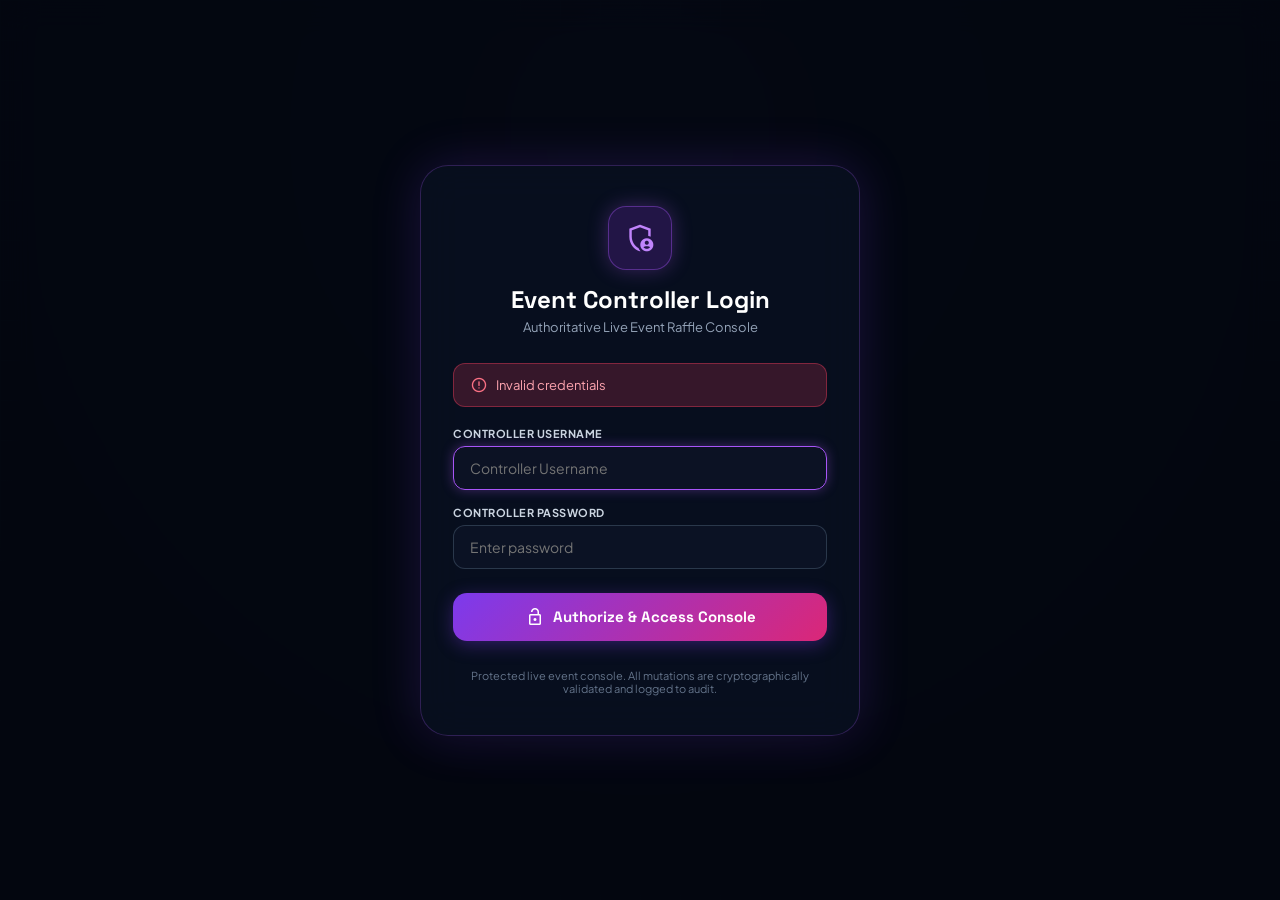
==== commit 5a6cbeda: "fix(controller): resolve Data & Settings modal overlay positioning and click trigger" ====
--- a/raffal_draw/frontend/controller/index.html
+++ b/raffal_draw/frontend/controller/index.html
@@ -97,7 +97,7 @@
           <span>Audience Screen</span>
         </a>
 
-        <button type="button" id="ctrlBtnSettings" class="btn-pill" style="border-color:rgba(56,189,248,0.4); color:#38bdf8;" title="Event Settings & Participant Excel Data">
+        <button type="button" id="ctrlBtnSettings" class="btn-pill" style="border-color:rgba(56,189,248,0.4); color:#38bdf8;" title="Event Settings & Participant Excel Data" onclick="if(window.openSettingsModal)window.openSettingsModal()">
           <span class="material-symbols-outlined" style="font-size:18px;">tune</span>
           <span>Data & Settings</span>
         </button>
@@ -474,7 +474,7 @@
     </main>
 
     <!-- Reset Confirmation Modal -->
-    <div id="resetConfirmModal" class="login-modal-overlay" style="display:none; z-index:110;">
+    <div id="resetConfirmModal" class="login-overlay login-modal-overlay" style="display:none; z-index:210;">
       <div class="glass-panel login-card" style="max-width:440px; text-align:center;">
         <div
           style="width:60px; height:60px; border-radius:50%; background:rgba(244,63,94,0.2); border:1px solid rgba(244,63,94,0.5); display:flex; align-items:center; justify-content:center; margin:0 auto 16px; box-shadow:0 0 25px rgba(244,63,94,0.3);">
@@ -497,7 +497,7 @@
     </div>
 
     <!-- 3. Dynamic Data & Event Settings Modal -->
-    <div id="settingsModal" class="login-modal-overlay" style="display:none; z-index:120;">
+    <div id="settingsModal" class="login-overlay login-modal-overlay" style="display:none; z-index:220;">
       <div class="glass-panel login-card" style="max-width:680px; width:95%; text-align:left; max-height:90vh; overflow-y:auto; padding:28px;">
         <div style="display:flex; justify-content:space-between; align-items:center; border-bottom:1px solid rgba(51,65,85,0.6); padding-bottom:14px; margin-bottom:20px;">
           <div style="display:flex; align-items:center; gap:12px;">
--- a/raffal_draw/frontend/controller/style.css
+++ b/raffal_draw/frontend/controller/style.css
@@ -940,17 +940,18 @@
   border-left-color: #f43f5e;
 }
 
-/* Login Modal */
-.login-overlay {
+/* Login & Modal Overlays */
+.login-overlay,
+.login-modal-overlay {
   position: fixed;
   inset: 0;
-  background: rgba(4, 7, 16, 0.9);
-  backdrop-filter: blur(14px);
-  -webkit-backdrop-filter: blur(14px);
-  display: flex;
-  align-items: center;
-  justify-content: center;
-  z-index: 100;
+  background: rgba(4, 7, 16, 0.92);
+  backdrop-filter: blur(16px);
+  -webkit-backdrop-filter: blur(16px);
+  display: flex;
+  align-items: center;
+  justify-content: center;
+  z-index: 200;
   padding: 20px;
 }
 
